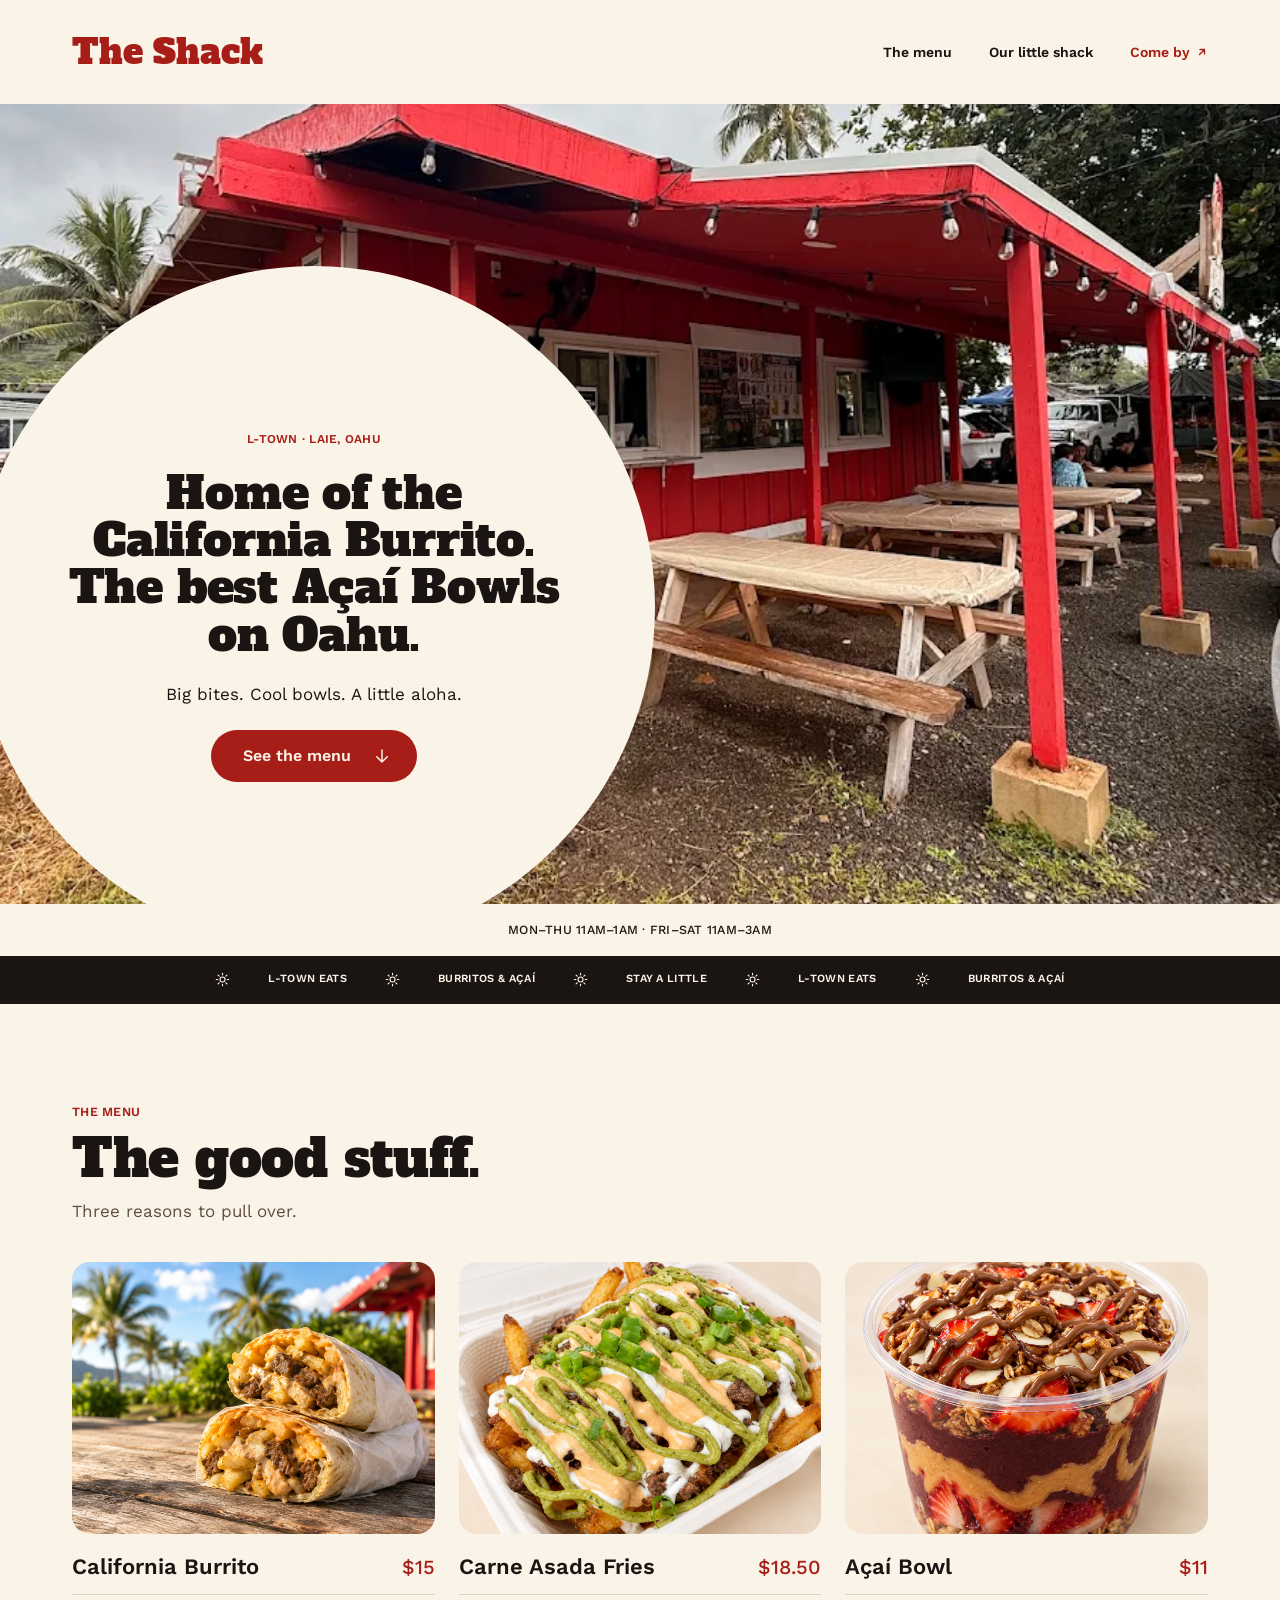
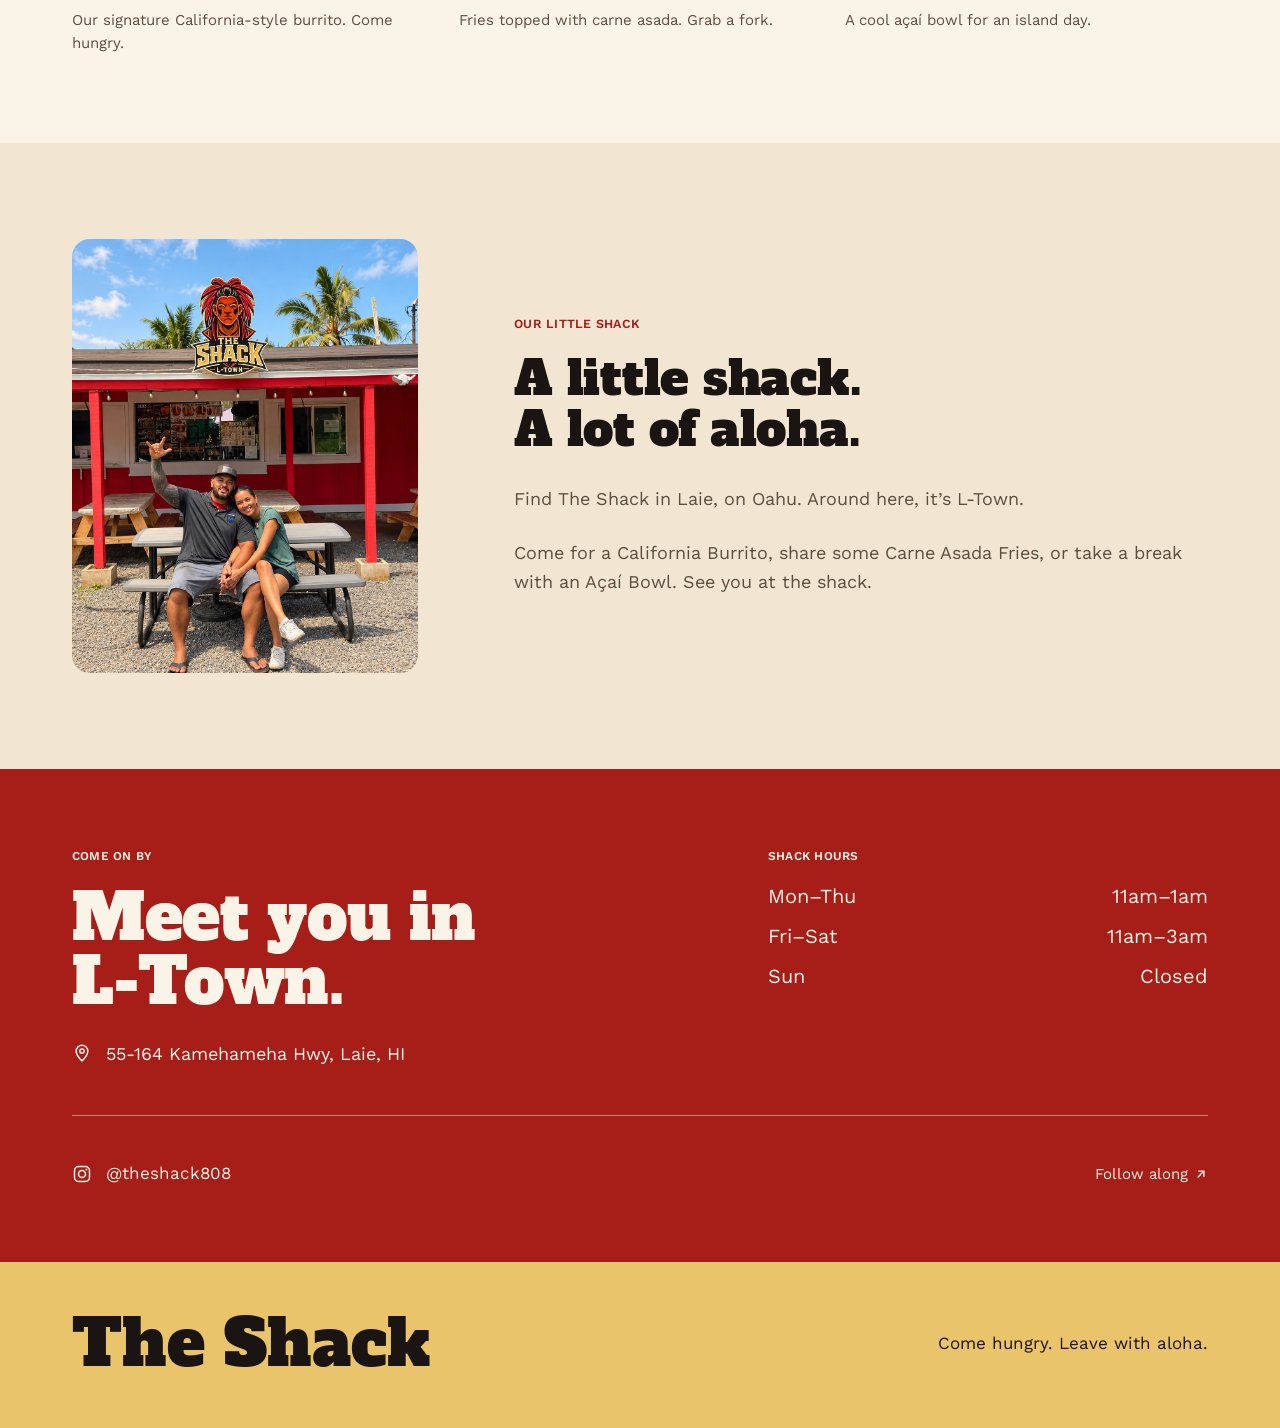
==== index.html @ f854d9a6 "Build the home page from the Figma design Hero with the shack photo and cream circle, hours strip, t" ====
<!doctype html>
<html lang="en">
<head>
  <meta charset="utf-8">
  <meta name="viewport" content="width=device-width, initial-scale=1">
  <title>The Shack | California Burritos &amp; Açaí Bowls in Laie, Oahu</title>
  <meta name="description" content="Home of the California Burrito. The best Açaí Bowls on Oahu. A red food shack at 55-164 Kamehameha Hwy in Laie (L-Town).">
  <link rel="preconnect" href="https://fonts.googleapis.com">
  <link rel="preconnect" href="https://fonts.gstatic.com" crossorigin>
  <link rel="stylesheet" href="https://fonts.googleapis.com/css2?family=Alfa+Slab+One&amp;family=Work+Sans:wght@400;500;600;700&amp;display=swap">
  <link rel="stylesheet" href="css/style.css">
  <script src="js/data.js" defer></script>
  <script src="js/site.js" defer></script>
  <script src="js/home.js" defer></script>
</head>
<body>

  <!-- HEADER: keep identical on index.html, menu.html and order.html -->
  <header class="site-header">
    <div class="wrap header-inner">
      <a class="logo" href="index.html">The Shack</a>
      <nav aria-label="Main">
        <button class="nav-toggle" type="button" aria-expanded="false" aria-controls="nav-links">
          Menu
          <svg class="icon" viewBox="0 0 24 24" fill="none" stroke="currentColor" stroke-width="2.4" stroke-linecap="round" stroke-linejoin="round" aria-hidden="true"><path d="M12 4v16M5 13l7 7 7-7"/></svg>
        </button>
        <ul class="nav-links" id="nav-links">
          <li><a href="menu.html">The menu</a></li>
          <li><a href="index.html#about">Our little shack</a></li>
          <li>
            <a class="nav-cta" href="https://www.google.com/maps/search/?api=1&amp;query=55-164+Kamehameha+Hwy%2C+Laie%2C+HI" target="_blank" rel="noopener">
              Come by
              <svg class="icon" viewBox="0 0 24 24" fill="none" stroke="currentColor" stroke-width="2.6" stroke-linecap="round" stroke-linejoin="round" aria-hidden="true"><path d="M7 17 17 7M8 7h9v9"/></svg>
            </a>
          </li>
        </ul>
      </nav>
    </div>
  </header>
  <!-- /HEADER -->

  <main>
    <section class="hero" aria-labelledby="hero-title">
      <img class="hero-photo" src="imgs/hero-shack.png" width="897" height="1196" alt="The Shack's red building with picnic tables out front">
      <div class="hero-circle">
        <p class="eyebrow">L-Town · Laie, Oahu</p>
        <h1 class="title hero-title" id="hero-title">Home of the<br>California Burrito.<br>The best Açaí Bowls<br>on Oahu.</h1>
        <p class="hero-sub">Big bites. Cool bowls. A little aloha.</p>
        <a class="btn" href="#menu">
          See the menu
          <svg class="icon" viewBox="0 0 24 24" fill="none" stroke="currentColor" stroke-width="2" stroke-linecap="round" stroke-linejoin="round" aria-hidden="true"><path d="M12 4v16M5 13l7 7 7-7"/></svg>
        </a>
      </div>
    </section>

    <p class="hours-strip">Mon–Thu 11am–1am · Fri–Sat 11am–3am</p>

    <div class="ticker" aria-hidden="true">
      <ul>
        <li><svg class="icon" viewBox="0 0 24 24" fill="none" stroke="currentColor" stroke-width="1.8" stroke-linecap="round"><circle cx="12" cy="12" r="4"/><path d="M12 2v2.5M12 19.5V22M4.9 4.9l1.8 1.8M17.3 17.3l1.8 1.8M2 12h2.5M19.5 12H22M4.9 19.1l1.8-1.8M17.3 6.7l1.8-1.8"/></svg>L-Town eats</li>
        <li><svg class="icon" viewBox="0 0 24 24" fill="none" stroke="currentColor" stroke-width="1.8" stroke-linecap="round"><circle cx="12" cy="12" r="4"/><path d="M12 2v2.5M12 19.5V22M4.9 4.9l1.8 1.8M17.3 17.3l1.8 1.8M2 12h2.5M19.5 12H22M4.9 19.1l1.8-1.8M17.3 6.7l1.8-1.8"/></svg>Burritos &amp; Açaí</li>
        <li><svg class="icon" viewBox="0 0 24 24" fill="none" stroke="currentColor" stroke-width="1.8" stroke-linecap="round"><circle cx="12" cy="12" r="4"/><path d="M12 2v2.5M12 19.5V22M4.9 4.9l1.8 1.8M17.3 17.3l1.8 1.8M2 12h2.5M19.5 12H22M4.9 19.1l1.8-1.8M17.3 6.7l1.8-1.8"/></svg>Stay a little</li>
        <li><svg class="icon" viewBox="0 0 24 24" fill="none" stroke="currentColor" stroke-width="1.8" stroke-linecap="round"><circle cx="12" cy="12" r="4"/><path d="M12 2v2.5M12 19.5V22M4.9 4.9l1.8 1.8M17.3 17.3l1.8 1.8M2 12h2.5M19.5 12H22M4.9 19.1l1.8-1.8M17.3 6.7l1.8-1.8"/></svg>L-Town eats</li>
        <li><svg class="icon" viewBox="0 0 24 24" fill="none" stroke="currentColor" stroke-width="1.8" stroke-linecap="round"><circle cx="12" cy="12" r="4"/><path d="M12 2v2.5M12 19.5V22M4.9 4.9l1.8 1.8M17.3 17.3l1.8 1.8M2 12h2.5M19.5 12H22M4.9 19.1l1.8-1.8M17.3 6.7l1.8-1.8"/></svg>Burritos &amp; Açaí</li>
      </ul>
    </div>

    <section class="section" id="menu" aria-labelledby="menu-title">
      <div class="wrap">
        <div class="section-head">
          <p class="eyebrow">The menu</p>
          <h2 class="title title--xl" id="menu-title">The good stuff.</h2>
          <p class="lede">Three reasons to pull over.</p>
        </div>
        <!-- Filled from menu data by js/home.js (featured table). -->
        <div class="featured-grid" data-featured>
          <noscript><p class="lede">See the <a href="menu.html">full menu</a>.</p></noscript>
        </div>
      </div>
    </section>

    <section class="section--alt about" id="about" aria-labelledby="about-title">
      <div class="wrap">
        <!-- imgs/owners.png exists, so the owner said OK to use it.
             If it is ever removed, swap this for: <div class="about-photo about-photo--empty"></div> -->
        <div class="about-photo">
          <img src="imgs/owners.png" width="1087" height="1447" loading="lazy" alt="The owners of The Shack sitting at a picnic table in front of the shack">
        </div>
        <div class="about-text">
          <p class="eyebrow">Our little shack</p>
          <h2 class="title title--xl" id="about-title">A little shack.<br>A lot of aloha.</h2>
          <!-- PLACEHOLDER COPY: replace with the owner's own words. -->
          <div class="about-copy">
            <p class="lede">Find The Shack in Laie, on Oahu. Around here, it’s L-Town.</p>
            <p class="lede">Come for a California Burrito, share some Carne Asada Fries, or take a break with an Açaí Bowl. See you at the shack.</p>
          </div>
        </div>
      </div>
    </section>
  </main>

  <!-- FOOTER: keep identical on index.html, menu.html and order.html -->
  <footer class="site-footer" id="visit">
    <div class="footer-main">
      <div class="wrap">
        <div class="footer-top">
          <div>
            <p class="eyebrow">Come on by</p>
            <h2 class="title footer-title">Meet you in <span class="nowrap">L-Town.</span></h2>
            <p class="footer-address">
              <svg class="icon" viewBox="0 0 24 24" fill="none" stroke="currentColor" stroke-width="1.8" stroke-linecap="round" stroke-linejoin="round" aria-hidden="true"><path d="M12 21.5s-7-6.3-7-11.8a7 7 0 0 1 14 0c0 5.5-7 11.8-7 11.8z"/><circle cx="12" cy="9.7" r="2.6"/></svg>
              <a href="https://www.google.com/maps/search/?api=1&amp;query=55-164+Kamehameha+Hwy%2C+Laie%2C+HI" target="_blank" rel="noopener">55-164 Kamehameha Hwy, Laie, HI</a>
            </p>
          </div>
          <div class="footer-hours">
            <p class="eyebrow">Shack hours</p>
            <dl class="hours">
              <div><dt>Mon–Thu</dt><dd>11am–1am</dd></div>
              <div><dt>Fri–Sat</dt><dd>11am–3am</dd></div>
              <div><dt>Sun</dt><dd>Closed</dd></div>
            </dl>
          </div>
        </div>
        <div class="footer-bottom">
          <a class="footer-ig" href="https://www.instagram.com/theshack808/" target="_blank" rel="noopener">
            <svg class="icon" viewBox="0 0 24 24" fill="none" stroke="currentColor" stroke-width="1.8" aria-hidden="true"><rect x="3" y="3" width="18" height="18" rx="5"/><circle cx="12" cy="12" r="4.2"/><circle cx="17.4" cy="6.6" r="1.1" fill="currentColor" stroke="none"/></svg>
            @theshack808
          </a>
          <a class="footer-follow" href="https://www.instagram.com/theshack808/" target="_blank" rel="noopener" aria-label="Follow The Shack on Instagram">
            <span>Follow along</span>
            <svg class="icon" viewBox="0 0 24 24" fill="none" stroke="currentColor" stroke-width="2.4" stroke-linecap="round" stroke-linejoin="round" aria-hidden="true"><path d="M7 17 17 7M8 7h9v9"/></svg>
          </a>
        </div>
      </div>
    </div>
    <div class="footer-band">
      <div class="wrap">
        <p class="footer-logo">The Shack</p>
        <p class="footer-tag">Come hungry. Leave with aloha.</p>
      </div>
    </div>
  </footer>
  <!-- /FOOTER -->

</body>
</html>
---- css/style.css ----
/* The Shack. Phone first; the desktop layout starts at 900px. */

:root {
  --red: #A61E17;
  --ink: #1A1412;
  --cream: #FAF3E7;
  --cream-2: #F2E6D2;
  --yellow: #E9C46A;
  --muted: #5E4E41;
  --line: #E0D2BE;
  --line-on-red: rgba(250, 243, 231, 0.45);

  --font-head: "Alfa Slab One", Georgia, serif;
  --font-body: "Work Sans", system-ui, -apple-system, "Segoe UI", sans-serif;

  --gutter: 24px;
  --max: 1296px;
  --radius: 18px;
}

*,
*::before,
*::after { box-sizing: border-box; }

html { -webkit-text-size-adjust: 100%; scroll-behavior: smooth; }

body {
  margin: 0;
  background: var(--cream);
  color: var(--ink);
  font-family: var(--font-body);
  font-size: 16px;
  line-height: 1.5;
  -webkit-font-smoothing: antialiased;
}

img { display: block; max-width: 100%; height: auto; }

a { color: inherit; }

h1, h2, h3, p, ul, ol, dl, dd { margin: 0; }
ul, ol { padding: 0; list-style: none; }

.visually-hidden {
  position: absolute; width: 1px; height: 1px; margin: -1px; padding: 0;
  overflow: hidden; clip: rect(0 0 0 0); white-space: nowrap; border: 0;
}

.wrap {
  width: 100%;
  max-width: calc(var(--max) + var(--gutter) * 2);
  margin: 0 auto;
  padding: 0 var(--gutter);
}

.nowrap { white-space: nowrap; }

.icon { width: 1em; height: 1em; flex: none; }

:focus-visible { outline: 2px solid var(--red); outline-offset: 3px; }

/* ---------- Shared type ---------- */

.eyebrow {
  color: var(--red);
  font-size: 12.5px;
  font-weight: 600;
  letter-spacing: 0.02em;
  line-height: 1.2;
  text-transform: uppercase;
}

.title {
  font-family: var(--font-head);
  font-weight: 400;
  line-height: 1;
  letter-spacing: -0.005em;
}

.title--xl { font-size: 36px; }

.lede {
  color: var(--muted);
  font-size: 16px;
  line-height: 1.5;
}

.btn {
  display: inline-flex;
  align-items: center;
  justify-content: center;
  gap: 22px;
  min-height: 52px;
  padding: 0 26px 0 32px;
  border-radius: 999px;
  background: var(--red);
  color: var(--cream);
  font-size: 15px;
  font-weight: 600;
  text-decoration: none;
  transition: background-color 0.15s ease;
}
.btn:hover { background: #8C1812; }
.btn .icon { width: 18px; height: 18px; }

/* ---------- Header (same on every page) ---------- */

.site-header {
  position: relative;
  z-index: 20;
  background: var(--cream);
}

.header-inner {
  display: flex;
  align-items: center;
  justify-content: space-between;
  height: 80px;
}

.logo {
  color: var(--red);
  font-family: var(--font-head);
  font-size: 26px;
  line-height: 1;
  text-decoration: none;
}

.nav-toggle {
  display: inline-flex;
  align-items: center;
  gap: 6px;
  min-height: 44px;
  padding: 0;
  border: 0;
  background: none;
  color: var(--ink);
  font: 600 14px/1 var(--font-body);
  cursor: pointer;
}
.nav-toggle .icon { width: 16px; height: 16px; transition: transform 0.2s ease; }
.nav-toggle[aria-expanded="true"] .icon { transform: rotate(180deg); }

.nav-links {
  position: absolute;
  top: 100%;
  left: 0;
  right: 0;
  display: none;
  padding: 8px var(--gutter) 20px;
  background: var(--cream);
  border-bottom: 1px solid var(--line);
}
.nav-links.is-open { display: block; }
.nav-links a {
  display: flex;
  align-items: center;
  gap: 6px;
  padding: 14px 0;
  border-top: 1px solid var(--line);
  font-size: 17px;
  font-weight: 600;
  text-decoration: none;
}
.nav-links li:first-child a { border-top: 0; }
.nav-links a:hover { color: var(--red); }
.nav-links .nav-cta { color: var(--red); }
.nav-cta .icon { width: 12px; height: 12px; }

/* ---------- Footer (same on every page) ---------- */

.footer-main {
  background: var(--red);
  color: var(--cream);
  padding: 62px 0 48px;
}

.footer-main .eyebrow { color: var(--cream); font-size: 11.5px; }

.footer-title {
  margin-top: 26px;
  font-size: 42px;
  line-height: 1.05;
}

.footer-address {
  display: flex;
  align-items: center;
  gap: 14px;
  margin-top: 24px;
  font-size: 15px;
}
.footer-address a { text-decoration: none; }
.footer-address a:hover { text-decoration: underline; }
.footer-address .icon { width: 20px; height: 20px; }

.footer-hours { margin-top: 40px; }

.hours { margin-top: 20px; }
.hours div {
  display: flex;
  justify-content: space-between;
  font-size: 17px;
  line-height: 1.4;
}
.hours div + div { margin-top: 14px; }

.footer-bottom {
  display: flex;
  align-items: center;
  justify-content: space-between;
  margin-top: 30px;
  padding-top: 22px;
  border-top: 1px solid var(--line-on-red);
}

.footer-bottom a {
  display: inline-flex;
  align-items: center;
  min-height: 44px;
  text-decoration: none;
}
.footer-bottom a:hover { text-decoration: underline; }

.footer-ig { gap: 14px; font-size: 17px; }
.footer-ig .icon { width: 20px; height: 20px; }

.footer-follow { gap: 6px; font-size: 15px; }
.footer-follow .icon { width: 14px; height: 14px; }
.footer-follow span { display: none; }

.footer-band {
  background: var(--yellow);
  padding: 36px 0;
}
.footer-band .wrap {
  display: flex;
  flex-direction: column;
  gap: 12px;
}
.footer-logo {
  font-family: var(--font-head);
  font-size: 48px;
  line-height: 1;
}
.footer-tag { font-size: 16px; }

/* ---------- Home: hero ---------- */

.hero {
  position: relative;
  height: 660px;
  overflow: hidden;
  background: var(--cream-2);
}

/* On phones, zoom in a little so the building fills the frame. */
.hero-photo {
  position: absolute;
  top: 0;
  left: 0;
  width: 100%;
  height: 122%;
  object-fit: cover;
  object-position: 50% 0;
}

.hero-circle {
  position: absolute;
  top: 14px;
  left: 50%;
  width: 374px;
  height: 374px;
  margin-left: -187px;
  display: flex;
  flex-direction: column;
  align-items: center;
  justify-content: center;
  border-radius: 50%;
  background: var(--cream);
  text-align: center;
}

.hero-circle .eyebrow { font-size: 11px; }

.hero-title {
  margin-top: 14px;
  font-size: 26px;
  line-height: 1.04;
}

.hero-sub {
  margin-top: 14px;
  font-size: 13px;
}

.hero .btn { margin-top: 14px; min-width: 188px; }

.hours-strip {
  padding: 15px var(--gutter);
  font-size: 12.5px;
  font-weight: 500;
  letter-spacing: 0.02em;
  line-height: 1.4;
  text-align: center;
  text-transform: uppercase;
}

.ticker {
  overflow: hidden;
  background: var(--ink);
  color: var(--cream);
}
.ticker ul {
  display: flex;
  align-items: center;
  justify-content: center;
  gap: 24px;
  height: 48px;
  white-space: nowrap;
}
.ticker li {
  display: flex;
  align-items: center;
  gap: 24px;
  font-size: 11px;
  font-weight: 600;
  letter-spacing: 0.03em;
  text-transform: uppercase;
}
.ticker .icon { width: 15px; height: 15px; }
/* Phones only have room for two. */
.ticker li:nth-child(2),
.ticker li:nth-child(n+4) { display: none; }

/* ---------- Home: featured items ---------- */

.section { padding: 56px 0 56px; }
.section--alt { background: var(--cream-2); }

.section-head .title { margin-top: 14px; }
.section-head .lede { margin-top: 16px; }

.featured-grid {
  display: grid;
  gap: 36px;
  margin-top: 32px;
}

.card-photo {
  aspect-ratio: 342 / 250;
  overflow: hidden;
  border-radius: var(--radius);
  background: var(--cream-2);
}
.card-photo img { width: 100%; height: 100%; object-fit: cover; }

.item-head {
  display: flex;
  align-items: baseline;
  justify-content: space-between;
  gap: 16px;
  padding-bottom: 10px;
  border-bottom: 1px solid var(--line);
}

.card .item-head { margin-top: 16px; }

.item-name {
  font-family: var(--font-body);
  font-size: 19px;
  font-weight: 600;
  line-height: 1.3;
}

.price {
  flex: none;
  color: var(--red);
  font-size: 18px;
  font-weight: 500;
  white-space: nowrap;
}

.item-desc {
  margin-top: 12px;
  color: var(--muted);
  font-size: 15px;
  line-height: 1.55;
}

/* ---------- Home: about ---------- */

.about { padding: 56px 0 60px; }

.about-photo {
  width: 100%;
  max-width: 322px;
  border-radius: var(--radius);
  overflow: hidden;
}

/* Empty box shown until imgs/owners.png exists. */
.about-photo--empty {
  aspect-ratio: 3 / 4;
  background: var(--line);
}

.about-text { margin-top: 36px; }
.about-text .title { margin-top: 18px; line-height: 1.1; }
.about-copy { margin-top: 24px; }
.about-copy .lede + .lede { margin-top: 22px; }
.about .lede { font-size: 16px; line-height: 1.6; }

/* ---------- Menu page ---------- */

.menu-intro { padding: 48px 0 36px; }
.menu-intro .title { margin-top: 14px; }
.menu-intro .lede { margin-top: 16px; }

.text-link {
  display: inline-flex;
  align-items: center;
  gap: 8px;
  min-height: 44px;
  margin-top: 12px;
  padding: 0;
  border: 0;
  background: none;
  color: var(--red);
  font: 600 16px/1.2 var(--font-body);
  text-decoration: underline;
  text-underline-offset: 4px;
  text-decoration-thickness: 1px;
  cursor: pointer;
}
.text-link .icon { width: 16px; height: 16px; }

.menu-jump {
  position: sticky;
  top: 0;
  z-index: 10;
  background: var(--cream);
  border-bottom: 1px solid var(--line);
}
.menu-jump ul {
  display: flex;
  gap: 8px;
  overflow-x: auto;
  padding: 12px var(--gutter);
  scrollbar-width: none;
}
.menu-jump ul::-webkit-scrollbar { display: none; }
.menu-jump a {
  display: inline-flex;
  align-items: center;
  min-height: 36px;
  padding: 0 14px;
  border: 1px solid var(--line);
  border-radius: 999px;
  font-size: 14px;
  font-weight: 500;
  white-space: nowrap;
  text-decoration: none;
}
.menu-jump a:hover { border-color: var(--red); color: var(--red); }

.menu-cat {
  padding: 56px 0 64px;
  scroll-margin-top: 60px;
}
.menu-cat:nth-child(even) { background: var(--cream-2); }

.menu-cat-head .title { font-size: 34px; }

.cat-meta {
  display: flex;
  flex-wrap: wrap;
  gap: 4px 18px;
  margin-top: 12px;
  color: var(--muted);
  font-size: 16px;
}
.cat-meta .price { font-size: 16px; }

.menu-cat-photo {
  margin-top: 28px;
  aspect-ratio: 4 / 3;
  border-radius: var(--radius);
  overflow: hidden;
}
.menu-cat-photo img { width: 100%; height: 100%; object-fit: cover; }

.menu-items { margin-top: 28px; }
.menu-item + .menu-item { margin-top: 32px; }

.item-title {
  display: flex;
  flex-wrap: wrap;
  align-items: baseline;
  gap: 4px 10px;
}

.item-number { color: var(--red); font-weight: 600; }

.badge {
  display: inline-block;
  padding: 3px 10px;
  border-radius: 999px;
  background: var(--yellow);
  color: var(--ink);
  font-size: 11.5px;
  font-weight: 600;
  letter-spacing: 0.02em;
  line-height: 1.4;
  text-transform: uppercase;
  vertical-align: 2px;
}

.price-list {
  display: flex;
  flex-direction: column;
  align-items: flex-end;
  gap: 2px;
}
.price-list .price-label {
  margin-right: 8px;
  color: var(--muted);
  font-size: 14px;
  font-weight: 400;
}

.item-detail { margin-top: 6px; color: var(--muted); font-size: 15px; line-height: 1.6; }
.item-detail strong { color: var(--ink); font-weight: 600; }

.extras {
  display: grid;
  gap: 24px;
  margin-top: 36px;
  padding-top: 28px;
  border-top: 1px solid var(--line);
}
.extras h3 {
  color: var(--red);
  font-size: 12.5px;
  font-weight: 600;
  letter-spacing: 0.02em;
  text-transform: uppercase;
}
.extras ul {
  display: flex;
  flex-wrap: wrap;
  gap: 6px 22px;
  margin-top: 10px;
  font-size: 16px;
}
.extras .price { font-size: 16px; margin-left: 6px; }

.menu-status {
  padding: 48px 0;
  color: var(--muted);
}

/* Lightbox for the printed menu */
.lightbox {
  width: 100vw;
  max-width: none;
  height: 100dvh;
  max-height: none;
  margin: 0;
  padding: 0;
  border: 0;
  background: rgba(26, 20, 18, 0.94);
  color: var(--cream);
}
.lightbox::backdrop { background: rgba(26, 20, 18, 0.6); }
.lightbox[open] { display: flex; flex-direction: column; }

.lightbox-bar {
  display: flex;
  align-items: center;
  justify-content: space-between;
  gap: 12px;
  padding: 10px var(--gutter);
}
.lightbox-bar p { font-size: 14px; font-weight: 600; }
.lightbox-tools { display: flex; gap: 8px; }
.lightbox-tools button {
  display: inline-flex;
  align-items: center;
  justify-content: center;
  width: 44px;
  height: 44px;
  border: 1px solid rgba(250, 243, 231, 0.35);
  border-radius: 50%;
  background: none;
  color: var(--cream);
  cursor: pointer;
}
.lightbox-tools button:hover { border-color: var(--cream); }
.lightbox-tools .icon { width: 18px; height: 18px; }

.lightbox-stage {
  flex: 1;
  overflow: auto;
  display: flex;
  touch-action: pan-x pan-y pinch-zoom;
}
.lightbox-stage img {
  margin: auto;
  max-width: none;
  cursor: zoom-in;
}
.lightbox-stage.is-zoomed img { cursor: zoom-out; }

/* ---------- Order page ---------- */

.coming-soon { padding: 72px 0 96px; }
.coming-soon .title { margin-top: 14px; }
.coming-soon .lede { margin-top: 18px; max-width: 34em; }
.coming-soon .btn { margin-top: 32px; }

/* ---------- Tablet ---------- */

@media (min-width: 600px) {
  :root { --gutter: 40px; }
  .hero { height: 720px; }
  .hero-circle { width: 520px; height: 520px; margin-left: -260px; }
  .hero-title { font-size: 38px; }
  .hero-sub { font-size: 17px; }
  .ticker li:nth-child(2) { display: flex; }
  .featured-grid { grid-template-columns: repeat(2, 1fr); gap: 40px 24px; }
  .menu-item-grid { display: grid; grid-template-columns: repeat(2, 1fr); gap: 32px 40px; }
  .menu-item + .menu-item { margin-top: 0; }
}

/* ---------- Desktop ---------- */

@media (min-width: 900px) {
  :root { --gutter: 72px; }

  .header-inner { height: 104px; }
  .logo { font-size: 34px; }
  .nav-toggle { display: none; }
  .nav-links,
  .nav-links.is-open {
    position: static;
    display: flex;
    align-items: center;
    gap: 37px;
    padding: 0;
    background: none;
    border: 0;
  }
  .nav-links a,
  .nav-links li:first-child a {
    padding: 8px 0;
    border: 0;
    font-size: 14px;
  }

  .eyebrow { font-size: 12.5px; }
  .title--xl { font-size: 52px; }
  .lede { font-size: 17px; }
  .btn { font-size: 16px; }

  .hero { height: 800px; }
  .hero-photo { height: 100%; object-position: 50% 62%; }
  .hero-circle {
    top: 162px;
    left: -27px;
    width: 682px;
    height: 682px;
    margin-left: 0;
  }
  .hero-circle .eyebrow { font-size: 12px; }
  .hero-title { margin-top: 22px; font-size: 46px; line-height: 1.03; }
  .hero-sub { margin-top: 24px; font-size: 17px; }
  .hero .btn { margin-top: 22px; }

  .hours-strip { padding: 17px var(--gutter); }

  .ticker ul { gap: 38px; }
  .ticker li { gap: 38px; }
  .ticker li:nth-child(n) { display: flex; }

  .section { padding: 100px 0 88px; }
  .section-head .title { margin-top: 14px; }
  .section-head .lede { margin-top: 14px; }

  .featured-grid { grid-template-columns: repeat(3, 1fr); gap: 24px; margin-top: 38px; }
  .card-photo { aspect-ratio: 4 / 3; }
  .card .item-head { margin-top: 18px; padding-bottom: 12px; }
  .card .item-name { font-size: 22px; }
  .card .price { font-size: 20px; }
  .card .item-desc { margin-top: 14px; font-size: 15px; }

  .about { padding: 96px 0 96px; }
  .about .wrap {
    display: grid;
    grid-template-columns: 346px 1fr;
    align-items: center;
    gap: 96px;
  }
  .about-photo { max-width: none; aspect-ratio: 346 / 434; }
  .about-photo img { width: 100%; height: 100%; object-fit: cover; }
  .about-text { margin-top: 0; }
  .about-text .title { margin-top: 22px; font-size: 48px; line-height: 1.06; }
  .about-copy { margin-top: 30px; }
  .about-copy .lede + .lede { margin-top: 26px; }
  .about .lede { font-size: 18px; line-height: 1.6; }

  .footer-main { padding: 80px 0 66px; }
  .footer-top {
    display: grid;
    grid-template-columns: 1fr 440px;
    gap: 48px;
  }
  .footer-main .eyebrow { font-size: 12px; }
  .footer-title { margin-top: 22px; font-size: 64px; line-height: 1; }
  .footer-address { margin-top: 26px; font-size: 18px; }
  .footer-hours { margin-top: 0; }
  .hours { margin-top: 18px; }
  .hours div { font-size: 20px; }
  .hours div + div { margin-top: 12px; }
  .footer-bottom { margin-top: 48px; padding-top: 36px; }
  .footer-follow span { display: inline; }

  .footer-band { padding: 50px 0 52px; }
  .footer-band .wrap {
    flex-direction: row;
    align-items: center;
    justify-content: space-between;
  }
  .footer-logo { font-size: 64px; }
  .footer-tag { font-size: 17px; }

  .menu-intro { padding: 80px 0 48px; }
  .menu-jump ul { justify-content: flex-start; padding: 14px var(--gutter); }
  .menu-cat { padding: 88px 0; }
  .menu-cat .wrap {
    display: grid;
    grid-template-columns: 340px 1fr;
    gap: 64px;
    align-items: start;
  }
  .menu-cat-head { position: sticky; top: 96px; }
  .menu-cat-head .title { font-size: 44px; }
  .menu-cat-photo { margin-top: 28px; }
  .menu-items { margin-top: 0; }
  .menu-item .item-name { font-size: 20px; }
  .menu-item .price { font-size: 19px; }
  .extras { grid-template-columns: repeat(2, 1fr); gap: 28px 40px; }

  .coming-soon { padding: 120px 0 140px; }
}

@media (prefers-reduced-motion: reduce) {
  html { scroll-behavior: auto; }
  * { transition: none !important; }
}
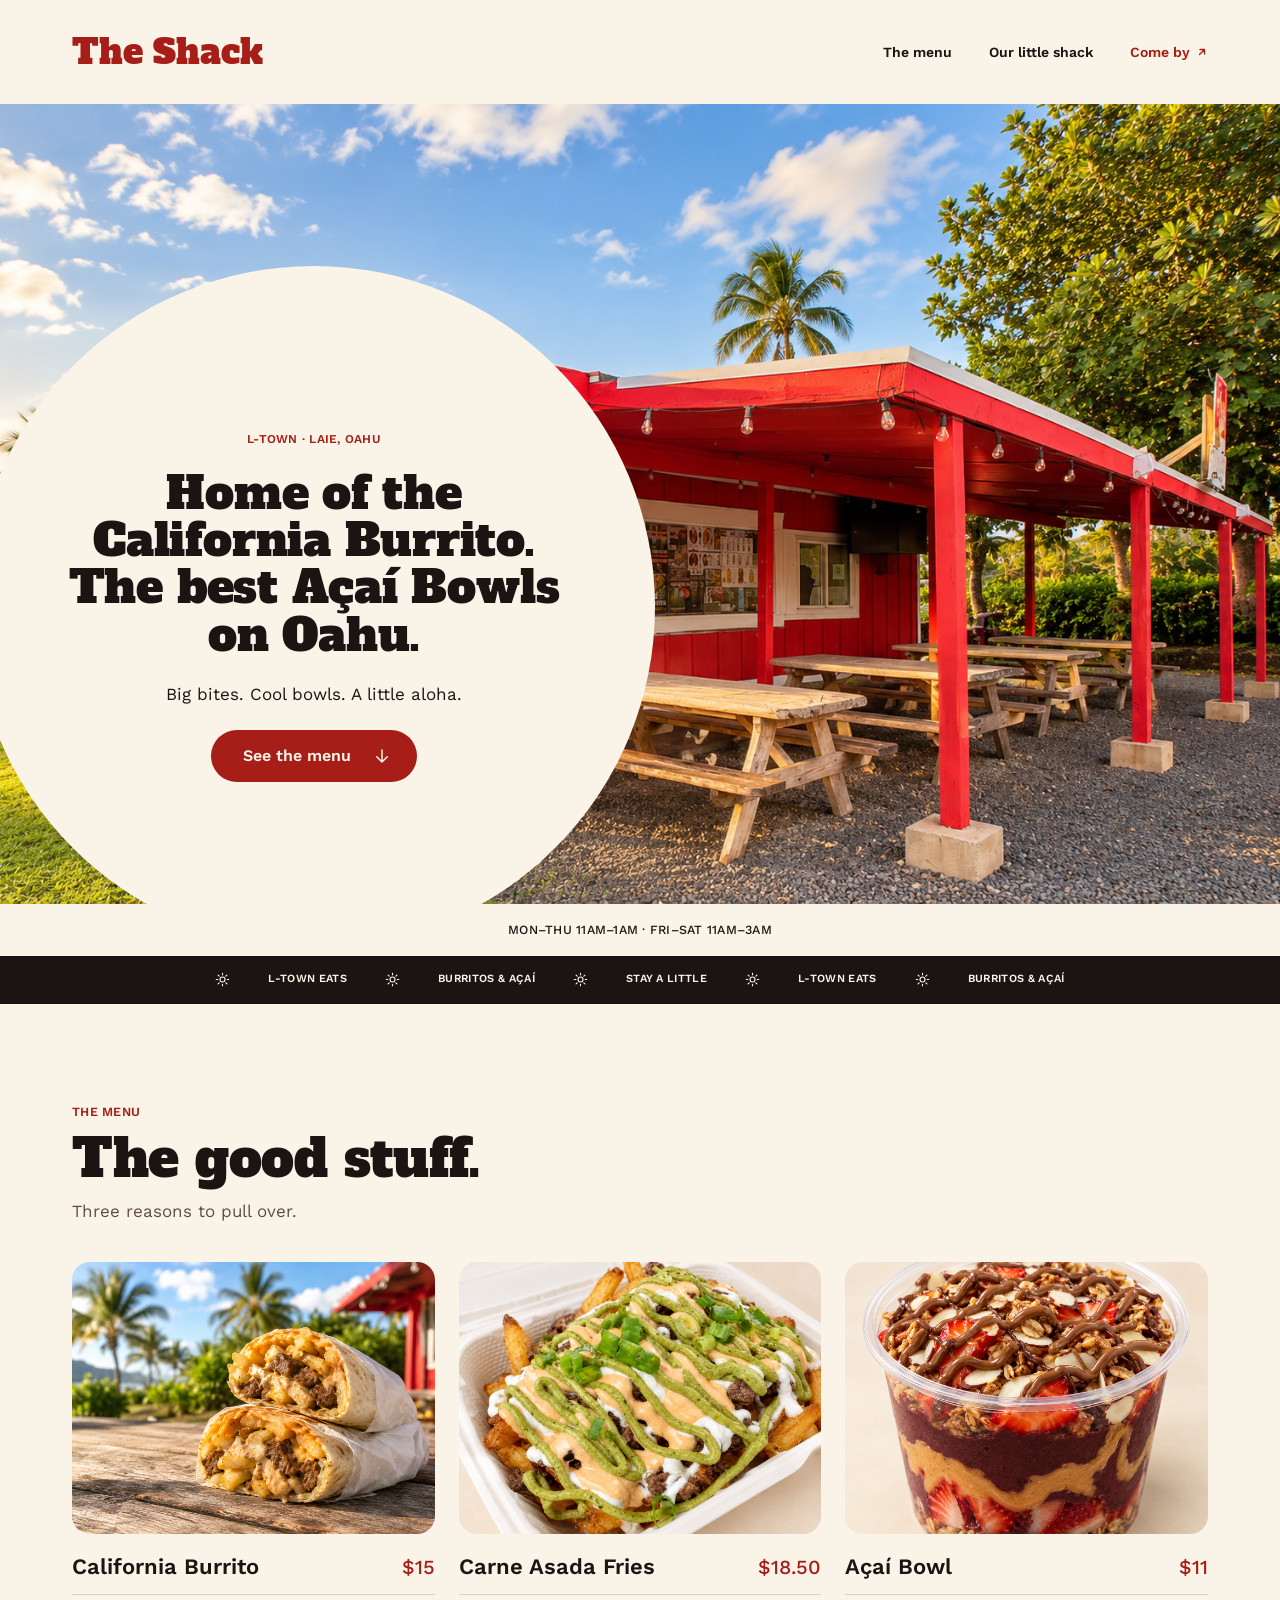
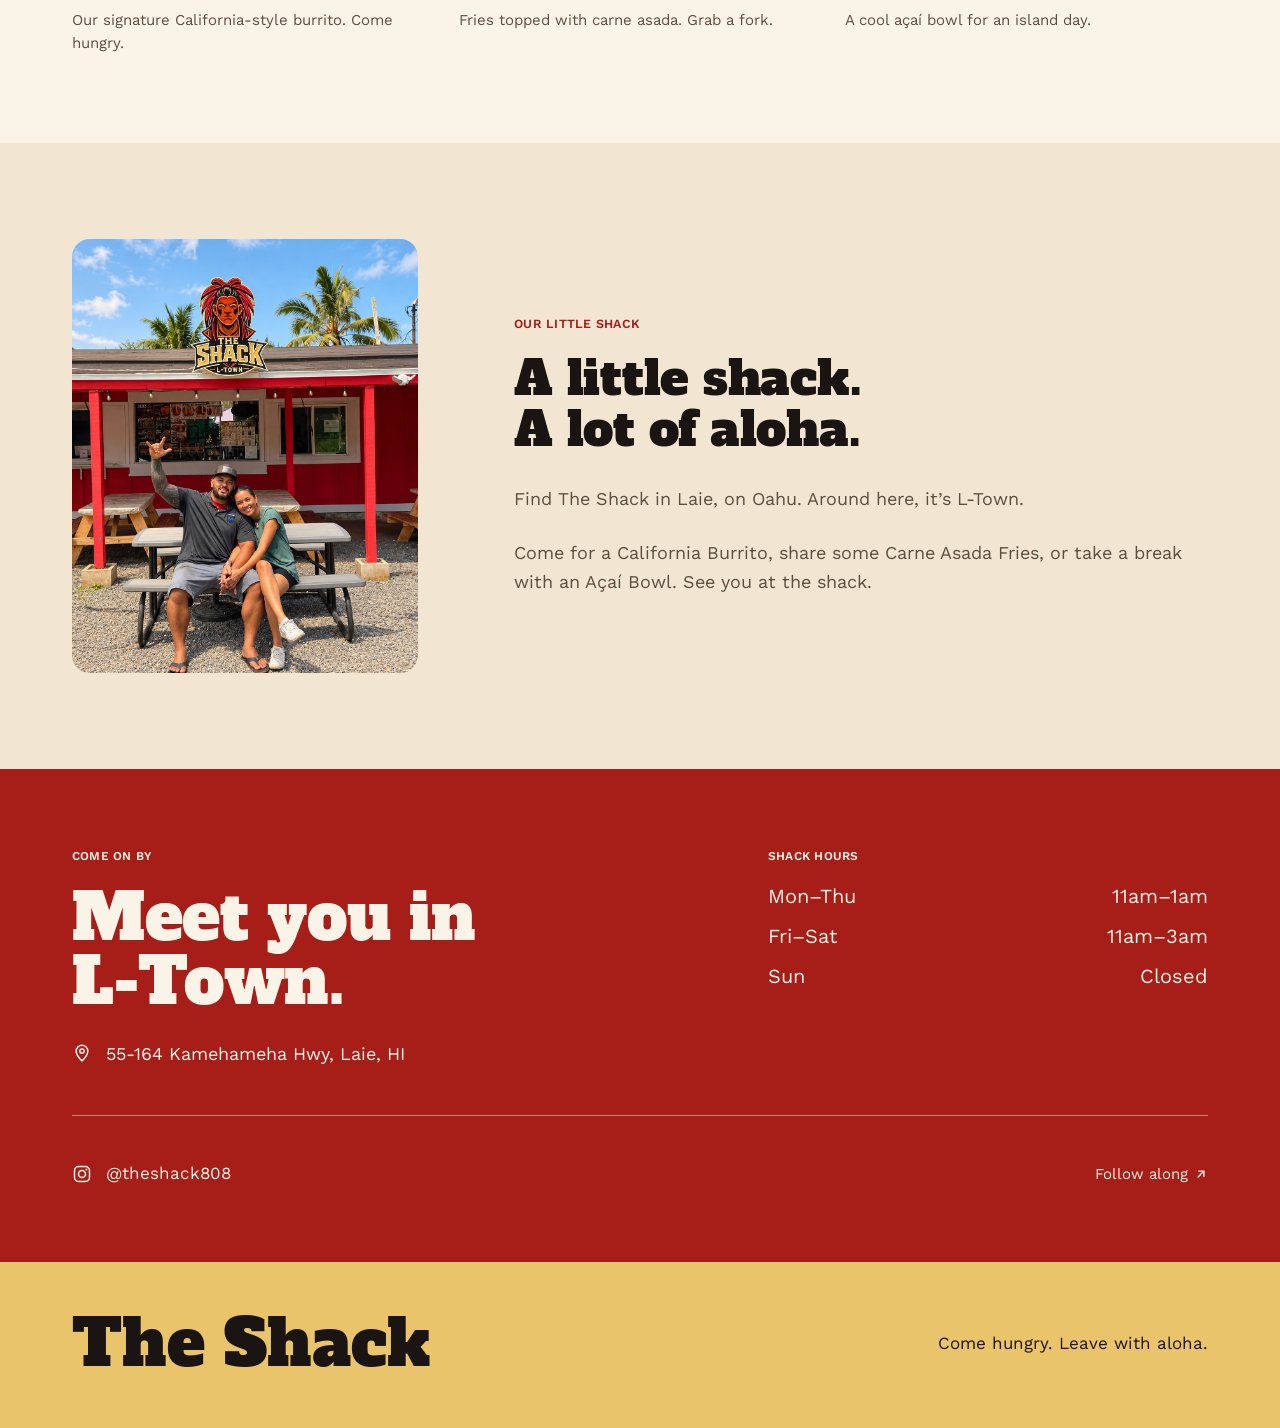
==== commit 05dba1ff: "Use the new sunny hero photo and center its crop The new photo is landscape, so drop the phone zoom " ====
--- a/index.html
+++ b/index.html
@@ -41,7 +41,7 @@
 
   <main>
     <section class="hero" aria-labelledby="hero-title">
-      <img class="hero-photo" src="imgs/hero-shack.png" width="897" height="1196" alt="The Shack's red building with picnic tables out front">
+      <img class="hero-photo" src="imgs/hero-shack.png" width="1672" height="941" alt="The Shack's red building with picnic tables out front">
       <div class="hero-circle">
         <p class="eyebrow">L-Town · Laie, Oahu</p>
         <h1 class="title hero-title" id="hero-title">Home of the<br>California Burrito.<br>The best Açaí Bowls<br>on Oahu.</h1>
--- a/css/style.css
+++ b/css/style.css
@@ -52,6 +52,8 @@
   margin: 0 auto;
   padding: 0 var(--gutter);
 }
+
+[hidden] { display: none !important; }
 
 .nowrap { white-space: nowrap; }
 
@@ -254,15 +256,12 @@
   background: var(--cream-2);
 }
 
-/* On phones, zoom in a little so the building fills the frame. */
 .hero-photo {
   position: absolute;
-  top: 0;
-  left: 0;
+  inset: 0;
   width: 100%;
-  height: 122%;
+  height: 100%;
   object-fit: cover;
-  object-position: 50% 0;
 }
 
 .hero-circle {
@@ -521,7 +520,10 @@
   flex-direction: column;
   align-items: flex-end;
   gap: 2px;
-}
+  text-align: right;
+}
+.price-list li { white-space: nowrap; }
+.price-list .price-label:last-child { margin-right: 0; }
 .price-list .price-label {
   margin-right: 8px;
   color: var(--muted);
@@ -539,6 +541,7 @@
   padding-top: 28px;
   border-top: 1px solid var(--line);
 }
+.extras:first-child { margin-top: 0; padding-top: 0; border-top: 0; }
 .extras h3 {
   color: var(--red);
   font-size: 12.5px;
@@ -569,7 +572,7 @@
   margin: 0;
   padding: 0;
   border: 0;
-  background: rgba(26, 20, 18, 0.94);
+  background: var(--ink);
   color: var(--cream);
 }
 .lightbox::backdrop { background: rgba(26, 20, 18, 0.6); }
@@ -664,7 +667,6 @@
   .btn { font-size: 16px; }
 
   .hero { height: 800px; }
-  .hero-photo { height: 100%; object-position: 50% 62%; }
   .hero-circle {
     top: 162px;
     left: -27px;
@@ -751,7 +753,7 @@
   .menu-item .price { font-size: 19px; }
   .extras { grid-template-columns: repeat(2, 1fr); gap: 28px 40px; }
 
-  .coming-soon { padding: 120px 0 140px; }
+  .coming-soon { min-height: 60vh; padding: 120px 0 140px; }
 }
 
 @media (prefers-reduced-motion: reduce) {
